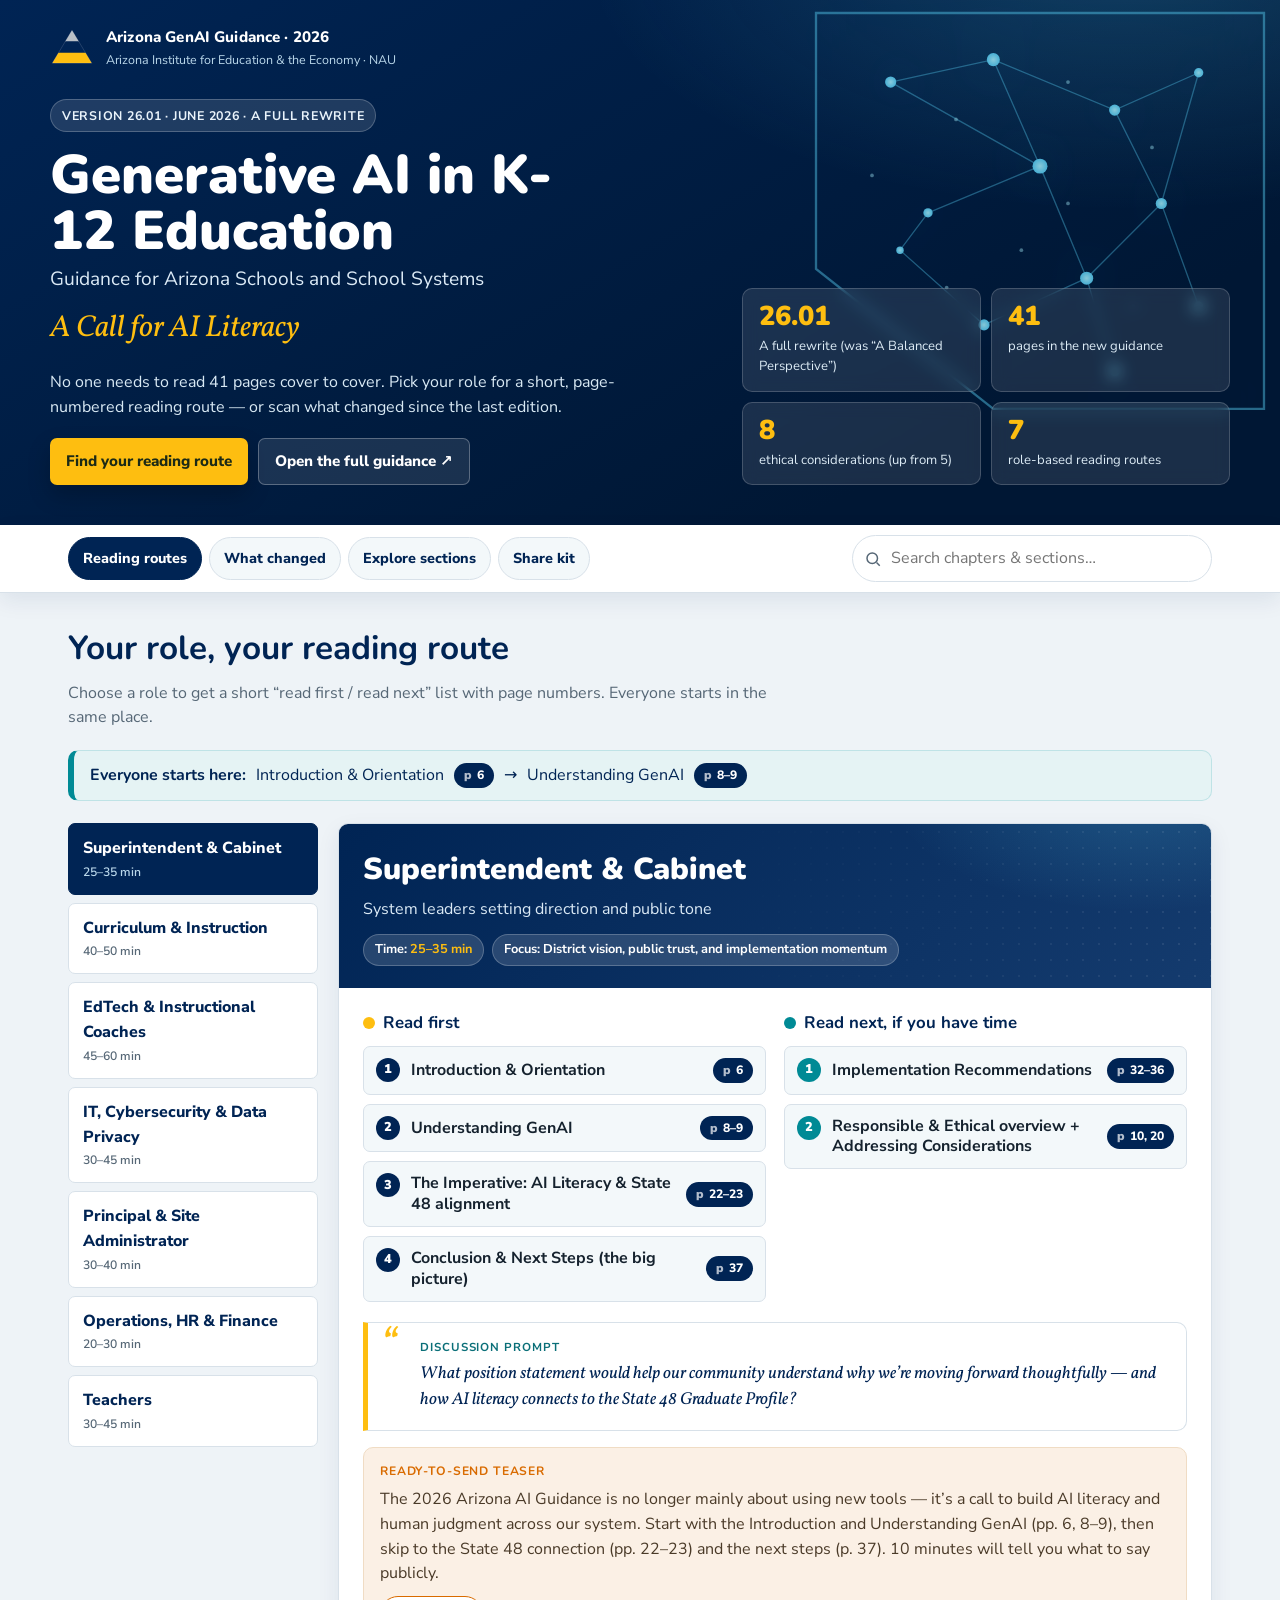
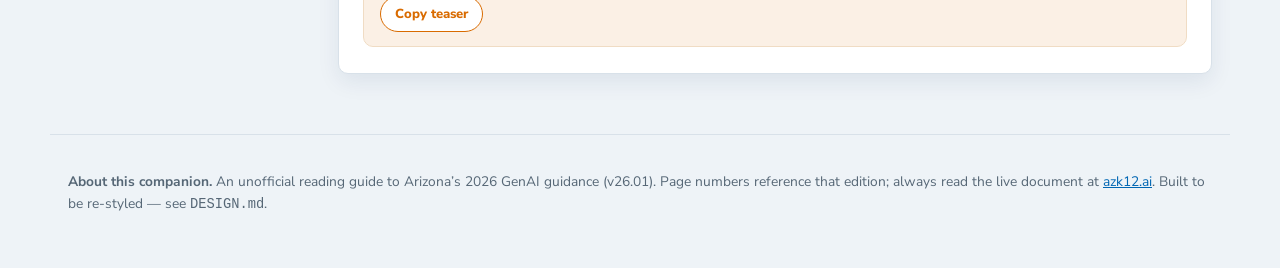
==== index.html @ 31308cf1 "Companion site + document for AZ GenAI Guidance v26.01" ====
<!doctype html>
<html lang="en">
<head>
  <meta charset="utf-8">
  <meta name="viewport" content="width=device-width, initial-scale=1">
  <title>AZ GenAI Guidance 2026 — What Changed & Your Reading Route</title>
  <meta name="description" content="A 5-minute companion to Arizona's 2026 GenAI K-12 guidance: pick your role for a short, page-numbered reading route, or see what changed.">
  <link rel="preconnect" href="https://fonts.googleapis.com">
  <link rel="preconnect" href="https://fonts.gstatic.com" crossorigin>
  <link href="https://fonts.googleapis.com/css2?family=Nunito:ital,wght@0,400;0,700;0,800;0,900;1,700&family=Nunito+Sans:ital,wght@0,400;0,600;0,700;1,400&family=Vollkorn:ital,wght@0,500;0,600;1,400;1,500;1,600&display=swap" rel="stylesheet">
  <link rel="stylesheet" href="styles.css">
</head>
<body>
  <!-- ===================== HERO ===================== -->
  <header class="hero">
    <img class="hero__bg" src="assets/arizona-constellation.svg" alt="">
    <div class="hero__inner">
      <div class="brand">
        <img src="assets/aiee-logo.svg" alt="Arizona Institute for Education & the Economy">
        <div>
          <b>Arizona GenAI Guidance · 2026</b>
          <span>Arizona Institute for Education &amp; the Economy · NAU</span>
        </div>
      </div>

      <div class="hero__lead">
        <div>
          <span class="kicker">Version 26.01 · June 2026 · a full rewrite</span>
          <h1>Generative AI in K-12 Education</h1>
          <p class="subtitle">Guidance for Arizona Schools and School Systems</p>
          <p class="tagline">A Call for AI Literacy</p>
          <p class="lede">No one needs to read 41 pages cover to cover. Pick your role for a short,
            page-numbered reading route — or scan what changed since the last edition.</p>
          <div class="hero-actions">
            <button class="btn btn--gold" data-go="routes">Find your reading route</button>
            <a class="btn btn--ghost" id="open-guidance" href="#" target="_blank" rel="noopener">Open the full guidance ↗</a>
          </div>
        </div>
        <div class="stats" id="stats" aria-label="At a glance"></div>
      </div>
    </div>
  </header>

  <!-- ===================== NAV ===================== -->
  <nav class="nav" aria-label="Sections">
    <div class="nav__inner">
      <div class="tabs" role="tablist" aria-label="Companion modes">
        <button class="tab" role="tab" id="tab-routes"  aria-controls="routes"  data-tab="routes"  aria-selected="true">Reading routes</button>
        <button class="tab" role="tab" id="tab-changes" aria-controls="changes" data-tab="changes" aria-selected="false">What changed</button>
        <button class="tab" role="tab" id="tab-explore" aria-controls="explore" data-tab="explore" aria-selected="false">Explore sections</button>
        <button class="tab" role="tab" id="tab-share"   aria-controls="share"   data-tab="share"   aria-selected="false">Share kit</button>
      </div>
      <div class="search">
        <svg width="18" height="18" viewBox="0 0 24 24" fill="none" stroke="currentColor" stroke-width="2" aria-hidden="true"><circle cx="11" cy="11" r="7"/><path d="m21 21-4.3-4.3"/></svg>
        <input id="search" type="search" placeholder="Search chapters &amp; sections…" aria-label="Search chapters and sections">
      </div>
    </div>
  </nav>

  <main>
    <!-- READING ROUTES -->
    <section class="panel is-active" id="routes" role="tabpanel" aria-labelledby="tab-routes">
      <div class="panel-head">
        <h2>Your role, your reading route</h2>
        <p>Choose a role to get a short “read first / read next” list with page numbers. Everyone starts in the same place.</p>
      </div>
      <div class="starthere" id="starthere"></div>
      <div class="routes">
        <div class="rolemenu" id="rolemenu" role="tablist" aria-label="Roles"></div>
        <div class="roledetail" id="roledetail" aria-live="polite"></div>
      </div>
    </section>

    <!-- WHAT CHANGED -->
    <section class="panel" id="changes" role="tabpanel" aria-labelledby="tab-changes" hidden>
      <div class="panel-head">
        <h2>What changed in 2026</h2>
        <p>The big shifts from “A Balanced Perspective” to “A Call for AI Literacy.” Filter by theme.</p>
      </div>
      <div class="filterbar" id="changefilters"></div>
      <div class="change-grid" id="changegrid"></div>
    </section>

    <!-- EXPLORE SECTIONS -->
    <section class="panel" id="explore" role="tabpanel" aria-labelledby="tab-explore" hidden>
      <div class="panel-head">
        <h2>Explore every section</h2>
        <p>The full v26.01 structure with verified page numbers. New or expanded sections are flagged.</p>
      </div>
      <div id="explorelist"></div>
    </section>

    <!-- SHARE KIT -->
    <section class="panel" id="share" role="tabpanel" aria-labelledby="tab-share" hidden>
      <div class="panel-head">
        <h2>Share it with your team</h2>
        <p>A general announcement plus a ready-to-send teaser for each role. Copy, paste, send.</p>
      </div>
      <div class="announce" id="announce"></div>
      <div class="share-grid" id="sharegrid"></div>
    </section>
  </main>

  <footer class="foot">
    <p><b>About this companion.</b> An unofficial reading guide to Arizona’s 2026 GenAI guidance
      (v26.01). Page numbers reference that edition; always read the live document at
      <a id="foot-link" href="#" target="_blank" rel="noopener">azk12.ai</a>. Built to be re-styled —
      see <code>DESIGN.md</code>.</p>
  </footer>

  <script src="data.js"></script>
  <script src="app.js"></script>
</body>
</html>
---- styles.css ----
/* =============================================================================
   AZ GenAI Guidance Companion — design system
   Tokens, type, and components are drawn directly from the v26.01 guidance PDF.
   Exact brand values are in :root so a designer can re-skin in one place.
   See DESIGN.md for the full handoff notes.
   ============================================================================= */
:root {
  /* --- v26.01 brand colors (sampled from the PDF) --- */
  --navy:      #002454;
  --navy-deep: #001734;
  --navy-soft: #143b6e;
  --teal:      #008a95;
  --teal-deep: #0a6f78;
  --teal-bg:   #e5f3f4;   /* student-voice callout background */
  --gold:      #febe10;
  --gold-soft: #fff3cf;
  --orange:    #d96b00;
  --blue:      #0066b3;
  --green:     #007a33;
  --cream:     #fbf0e5;   /* warm callout background */

  /* --- neutrals --- */
  --ink:        #15222e;
  --muted:      #566776;
  --line:       #d8e1e9;
  --gray:       #d1d3d4;
  --surface:    #ffffff;
  --surface-soft:#f3f8fa;
  --page-bg:    #eef3f7;

  /* --- type --- */
  --font-sans: "Nunito Sans", "Nunito", system-ui, -apple-system, "Segoe UI", sans-serif;
  --font-display: "Nunito", system-ui, -apple-system, "Segoe UI", sans-serif;
  --font-serif: "Vollkorn", Georgia, "Times New Roman", serif;

  --radius: 10px;
  --radius-sm: 7px;
  --max: 1180px;
  --shadow: 0 16px 40px rgba(0, 36, 84, 0.16);
  --shadow-soft: 0 8px 22px rgba(0, 36, 84, 0.08);
}

* { box-sizing: border-box; }
html { scroll-behavior: smooth; }
body {
  margin: 0;
  font-family: var(--font-sans);
  color: var(--ink);
  background: var(--page-bg);
  line-height: 1.55;
  -webkit-font-smoothing: antialiased;
}
h1, h2, h3, h4 { font-family: var(--font-display); }
a { color: var(--blue); }
button, input, select, textarea { font: inherit; }
button { cursor: pointer; }
:focus-visible { outline: 3px solid var(--gold); outline-offset: 2px; border-radius: 4px; }
img, svg { max-width: 100%; }

/* ---------- HERO ---------- */
.hero {
  position: relative;
  overflow: hidden;
  color: #fff;
  background:
    radial-gradient(900px 420px at 88% -8%, rgba(84,199,236,0.20), transparent 60%),
    linear-gradient(150deg, var(--navy) 0%, var(--navy-deep) 78%);
  padding: 26px 18px 40px;
}
.hero__bg {
  position: absolute; top: -30px; right: -40px; width: min(560px, 60%);
  opacity: 0.85; pointer-events: none; filter: drop-shadow(0 0 24px rgba(84,199,236,0.25));
}
.hero__inner { position: relative; z-index: 1; max-width: var(--max); margin: 0 auto; }
.brand { display: flex; align-items: center; gap: 12px; margin-bottom: 30px; }
.brand img { width: 44px; height: auto; }
.brand b { display: block; font-family: var(--font-display); font-weight: 800; font-size: 0.95rem; letter-spacing: .01em; }
.brand span { display: block; color: #b9d7ea; font-size: 0.78rem; }
.hero h1 {
  font-weight: 900; line-height: 1.02; margin: 0 0 6px;
  font-size: clamp(1.9rem, 4.4vw, 3.4rem); max-width: 16ch;
}
.hero .subtitle { color: #dbeaf6; font-size: clamp(1rem, 1.6vw, 1.2rem); margin: 0 0 10px; max-width: 48ch; }
.hero .tagline {
  font-family: var(--font-serif); font-style: italic; color: var(--gold);
  font-size: clamp(1.3rem, 2.4vw, 1.9rem); margin: 0 0 18px;
}
.hero .kicker {
  display: inline-block; background: rgba(255,255,255,.12); border: 1px solid rgba(255,255,255,.22);
  color: #eaf4fb; font-weight: 700; font-size: .78rem; letter-spacing: .06em; text-transform: uppercase;
  padding: 6px 11px; border-radius: 999px; margin-bottom: 16px;
}
.hero__lead { display: grid; grid-template-columns: minmax(0,1.15fr) minmax(280px,.85fr); gap: 32px; align-items: end; }
.hero p.lede { color: #d8e9f4; max-width: 60ch; margin: 0 0 18px; }
.hero-actions { display: flex; flex-wrap: wrap; gap: 10px; }
.btn {
  border: 0; border-radius: var(--radius-sm); min-height: 44px; padding: 11px 16px;
  display: inline-flex; align-items: center; gap: 8px; font-weight: 800; font-size: .95rem; text-decoration: none;
}
.btn--gold { background: var(--gold); color: #1c2a16; box-shadow: 0 10px 22px rgba(0,0,0,.22); }
.btn--ghost { background: rgba(255,255,255,.10); color: #fff; border: 1px solid rgba(255,255,255,.28); }
.btn:hover { transform: translateY(-1px); }

.stats { display: grid; grid-template-columns: 1fr 1fr; gap: 10px; }
.stat { background: rgba(255,255,255,.10); border: 1px solid rgba(255,255,255,.18); border-radius: var(--radius); padding: 14px 16px; backdrop-filter: blur(8px); }
.stat b { display: block; font-family: var(--font-display); font-weight: 900; font-size: 1.7rem; color: var(--gold); line-height: 1; }
.stat span { display: block; color: #dcebf5; font-size: .82rem; margin-top: 6px; }

/* ---------- NAV ---------- */
.nav { position: sticky; top: 0; z-index: 20; background: #fff; border-bottom: 1px solid var(--line); box-shadow: var(--shadow-soft); }
.nav__inner { max-width: var(--max); margin: 0 auto; padding: 10px 18px; display: grid; grid-template-columns: 1fr minmax(220px, 360px); gap: 14px; align-items: center; }
.tabs { display: flex; gap: 7px; flex-wrap: wrap; }
.tab {
  border: 1px solid var(--line); background: var(--surface-soft); color: var(--navy);
  border-radius: 999px; padding: 9px 14px; font-weight: 800; font-size: .9rem;
}
.tab[aria-selected="true"] { background: var(--navy); color: #fff; border-color: var(--navy); }
.tab:hover { border-color: var(--teal); }
.search { position: relative; }
.search svg { position: absolute; left: 12px; top: 50%; transform: translateY(-50%); color: var(--muted); }
.search input { width: 100%; min-height: 44px; border: 1px solid var(--line); border-radius: 999px; padding: 10px 14px 10px 38px; background: #fff; color: var(--ink); }

/* ---------- LAYOUT ---------- */
main { max-width: var(--max); margin: 0 auto; padding: 26px 18px 60px; }
.panel { display: none; animation: fade .25s ease; }
.panel.is-active { display: block; }
@keyframes fade { from { opacity: 0; transform: translateY(4px);} to { opacity: 1; transform: none; } }
.panel-head { margin: 4px 0 20px; }
.panel-head h2 { color: var(--navy); margin: 0 0 6px; font-size: clamp(1.5rem, 2.6vw, 2.1rem); }
.panel-head p { color: var(--muted); margin: 0; max-width: 70ch; }

/* shared "start here" strip */
.starthere {
  display: flex; flex-wrap: wrap; align-items: center; gap: 10px;
  background: var(--teal-bg); border: 1px solid #bfe3e6; border-left: 6px solid var(--teal);
  border-radius: var(--radius); padding: 12px 16px; margin: 0 0 22px; color: var(--navy);
}
.starthere b { font-family: var(--font-display); }

/* ---------- PAGE PILL / BADGES ---------- */
.pagepill {
  display: inline-flex; align-items: center; gap: 5px; text-decoration: none;
  background: var(--navy); color: #fff; border-radius: 999px; padding: 3px 10px;
  font-weight: 800; font-size: .76rem; white-space: nowrap;
}
.pagepill:hover { background: var(--teal); }
.pagepill::before { content: "p"; font-weight: 900; opacity: .7; }
.badge { display: inline-block; border-radius: 999px; padding: 4px 9px; font-size: .72rem; font-weight: 800; letter-spacing: .03em; text-transform: uppercase; }
.badge--new { background: var(--gold-soft); color: var(--orange); }
.badge--tag { background: var(--teal-bg); color: var(--teal-deep); }

/* ---------- READING ROUTES ---------- */
.routes { display: grid; grid-template-columns: 250px minmax(0,1fr); gap: 20px; align-items: start; }
.rolemenu { display: grid; gap: 8px; position: sticky; top: 80px; }
.rolebtn { text-align: left; border: 1px solid var(--line); background: #fff; border-radius: var(--radius-sm); padding: 12px 14px; font-weight: 800; color: var(--navy); display: grid; gap: 2px; }
.rolebtn small { font-weight: 600; color: var(--muted); font-size: .76rem; }
.rolebtn[aria-pressed="true"] { background: var(--navy); color: #fff; border-color: var(--navy); }
.rolebtn[aria-pressed="true"] small { color: #b9d7ea; }
.rolebtn:hover { border-color: var(--teal); }

.roledetail { background: #fff; border: 1px solid var(--line); border-radius: var(--radius); overflow: hidden; box-shadow: var(--shadow-soft); }
.role-banner {
  position: relative; overflow: hidden; color: #fff; padding: 22px 24px;
  background: radial-gradient(420px 200px at 92% -20%, rgba(84,199,236,.22), transparent 60%), linear-gradient(135deg, var(--navy), var(--navy-soft));
}
.role-banner .dots { position: absolute; inset: 0; opacity: .5;
  background-image: radial-gradient(rgba(255,255,255,.18) 1.2px, transparent 1.3px); background-size: 16px 16px;
  -webkit-mask-image: linear-gradient(to left, #000, transparent 55%); mask-image: linear-gradient(to left, #000, transparent 55%); }
.role-banner h3 { position: relative; margin: 0 0 4px; font-size: clamp(1.4rem,2.4vw,1.9rem); font-weight: 900; }
.role-banner p { position: relative; margin: 0; color: #dbeaf6; }
.role-meta { position: relative; display: flex; flex-wrap: wrap; gap: 8px; margin-top: 12px; }
.chip { background: rgba(255,255,255,.14); border: 1px solid rgba(255,255,255,.22); border-radius: 999px; padding: 5px 11px; font-size: .8rem; font-weight: 700; }
.chip b { color: var(--gold); }

.role-body { padding: 22px 24px 26px; }
.route-cols { display: grid; grid-template-columns: 1fr 1fr; gap: 18px; }
.route-col h4 { color: var(--navy); margin: 0 0 10px; display: flex; align-items: center; gap: 8px; font-size: 1.05rem; }
.route-col h4 .dot { width: 12px; height: 12px; border-radius: 50%; flex: 0 0 auto; }
.route-col--first .dot { background: var(--gold); }
.route-col--next .dot { background: var(--teal); }
.route-list { list-style: none; margin: 0; padding: 0; display: grid; gap: 9px; counter-reset: step; }
.route-list li { display: flex; gap: 11px; align-items: flex-start; background: var(--surface-soft); border: 1px solid var(--line); border-radius: var(--radius-sm); padding: 11px 12px; }
.route-list li::before { counter-increment: step; content: counter(step); flex: 0 0 auto; width: 24px; height: 24px; border-radius: 50%; background: var(--navy); color: #fff; font-weight: 900; font-size: .8rem; display: grid; place-items: center; }
.route-col--next .route-list li::before { background: var(--teal); }
.route-list .rl-label { font-weight: 700; color: var(--ink); line-height: 1.3; }
.route-list .rl-row { display: flex; justify-content: space-between; gap: 10px; align-items: center; width: 100%; }

.prompt {
  margin: 20px 0 0; padding: 16px 18px 16px 52px; position: relative;
  background: #fff; border: 1px solid var(--line); border-left: 5px solid var(--gold); border-radius: 0 var(--radius) var(--radius) 0;
  font-family: var(--font-serif); font-style: italic; font-size: 1.08rem; color: var(--navy);
}
.prompt::before { content: "\201C"; position: absolute; left: 12px; top: 2px; font-family: var(--font-serif); font-size: 2.8rem; color: var(--gold); line-height: 1; }
.prompt b { display: block; font-family: var(--font-sans); font-style: normal; font-size: .72rem; letter-spacing: .08em; text-transform: uppercase; color: var(--teal-deep); margin-bottom: 4px; }
.teaser { margin-top: 16px; background: var(--cream); border: 1px solid #f0dcc4; border-radius: var(--radius); padding: 14px 16px; }
.teaser h4 { margin: 0 0 6px; color: var(--orange); font-size: .76rem; letter-spacing: .07em; text-transform: uppercase; }
.teaser p { margin: 0; color: #4a3a28; }
.copybtn { margin-top: 10px; border: 1px solid var(--orange); background: #fff; color: var(--orange); border-radius: 999px; padding: 7px 14px; font-weight: 800; font-size: .82rem; }
.copybtn:hover { background: var(--orange); color: #fff; }

/* ---------- WHAT CHANGED ---------- */
.filterbar { display: flex; flex-wrap: wrap; gap: 8px; margin: 0 0 18px; align-items: center; }
.fchip { border: 1px solid var(--line); background: #fff; color: var(--navy); border-radius: 999px; padding: 7px 13px; font-weight: 700; font-size: .85rem; }
.fchip[aria-pressed="true"] { background: var(--teal); color: #fff; border-color: var(--teal); }
.count { margin-left: auto; color: var(--muted); font-weight: 700; font-size: .85rem; }
.change-grid { display: grid; gap: 14px; }
.change {
  background: #fff; border: 1px solid var(--line); border-radius: var(--radius); padding: 18px 20px;
  display: grid; grid-template-columns: 150px minmax(0,1fr); gap: 20px; box-shadow: var(--shadow-soft);
}
.change__side { border-right: 1px solid var(--line); padding-right: 16px; }
.change__side .badge--tag { margin-bottom: 10px; }
.change__side .pagepill { background: var(--teal); }
.change h3 { margin: 0 0 8px; color: var(--navy); font-size: 1.12rem; }
.change p { margin: 0 0 10px; color: var(--ink); }
.change .why { margin: 0; color: var(--muted); font-size: .92rem; padding-top: 10px; border-top: 1px dashed var(--line); }
.change .why b { color: var(--teal-deep); }

/* ---------- EXPLORE SECTIONS ---------- */
.chapter { margin: 0 0 22px; }
.chapter > h3 {
  position: relative; overflow: hidden; color: #fff; margin: 0 0 12px; border-radius: var(--radius);
  padding: 13px 18px; font-size: 1.1rem; background: linear-gradient(135deg, var(--navy), var(--navy-soft));
}
.chapter > h3 .dots { position: absolute; inset: 0; opacity: .5; background-image: radial-gradient(rgba(255,255,255,.18) 1.2px, transparent 1.3px); background-size: 15px 15px; -webkit-mask-image: linear-gradient(to left,#000,transparent 60%); mask-image: linear-gradient(to left,#000,transparent 60%); }
.sec-grid { display: grid; grid-template-columns: repeat(2, minmax(0,1fr)); gap: 12px; }
.sec {
  background: #fff; border: 1px solid var(--line); border-radius: var(--radius-sm); padding: 14px 16px;
  display: grid; gap: 7px; box-shadow: var(--shadow-soft);
}
.sec.is-sub { border-left: 4px solid var(--teal); }
.sec__top { display: flex; justify-content: space-between; gap: 10px; align-items: flex-start; }
.sec h4 { margin: 0; color: var(--navy); font-size: 1rem; }
.sec p { margin: 0; color: var(--muted); font-size: .9rem; }
.sec .roles-line { font-size: .76rem; color: var(--teal-deep); font-weight: 700; }
.sec .badge--new { justify-self: start; }

/* consideration badge (gold numbered) for the 8 ethical considerations */
.cbadge { flex: 0 0 auto; width: 30px; height: 30px; border-radius: 8px; background: var(--gold); color: #3a2c00; font-family: var(--font-display); font-weight: 900; display: grid; place-items: center; font-size: .95rem; }

/* ---------- SHARE KIT ---------- */
.announce { background: linear-gradient(135deg, var(--teal-bg), #fff); border: 1px solid #bfe3e6; border-radius: var(--radius); padding: 18px 20px; margin: 0 0 18px; }
.announce h3 { margin: 0 0 8px; color: var(--navy); }
.announce p { margin: 0 0 12px; color: var(--ink); }
.share-grid { display: grid; grid-template-columns: repeat(2, minmax(0,1fr)); gap: 14px; }
.sharecard { background: #fff; border: 1px solid var(--line); border-radius: var(--radius); padding: 16px 18px; box-shadow: var(--shadow-soft); display: grid; gap: 8px; }
.sharecard h4 { margin: 0; color: var(--navy); }
.sharecard .audience { color: var(--muted); font-size: .85rem; }
.sharecard p { margin: 0; color: var(--ink); font-size: .92rem; }

/* ---------- PULL QUOTE / STUDENT VOICE (shared design accents) ---------- */
.pullquote { font-family: var(--font-serif); font-style: italic; color: var(--navy); font-size: 1.15rem; border-left: 5px solid var(--gold); padding: 6px 0 6px 18px; margin: 18px 0; }
.pullquote cite { display: block; font-family: var(--font-sans); font-style: normal; font-size: .8rem; color: var(--muted); margin-top: 6px; }

/* ---------- FOOTER ---------- */
.foot { max-width: var(--max); margin: 0 auto; padding: 22px 18px 40px; color: var(--muted); font-size: .86rem; border-top: 1px solid var(--line); }
.foot a { color: var(--blue); }
.empty { text-align: center; color: var(--muted); padding: 30px; background: #fff; border: 1px dashed var(--line); border-radius: var(--radius); }
.hidden { display: none !important; }

/* ---------- RESPONSIVE ---------- */
@media (max-width: 920px) {
  .hero__lead { grid-template-columns: 1fr; }
  .nav__inner { grid-template-columns: 1fr; }
  .routes { grid-template-columns: 1fr; }
  .rolemenu { position: static; grid-template-columns: repeat(2, 1fr); }
  .route-cols, .share-grid, .sec-grid { grid-template-columns: 1fr; }
  .change { grid-template-columns: 1fr; }
  .change__side { border-right: 0; border-bottom: 1px solid var(--line); padding-right: 0; padding-bottom: 12px; display: flex; gap: 12px; align-items: center; }
  .change__side .badge--tag { margin-bottom: 0; }
}
@media (max-width: 560px) {
  .stats { grid-template-columns: 1fr; }
  .rolemenu { grid-template-columns: 1fr; }
  .tabs { width: 100%; }
  .tab { flex: 1 1 auto; justify-content: center; }
}

/* embed mode: no sticky chrome inside an iframe */
body.embed .nav { position: static; box-shadow: none; }
body.embed .rolemenu { position: static; }

@media (prefers-reduced-motion: reduce) {
  * { animation: none !important; transition: none !important; scroll-behavior: auto !important; }
}

/* ---------- PRINT (base; doc.html adds more) ---------- */
@media print {
  body { background: #fff; }
  .nav, .hero-actions, .copybtn { display: none !important; }
  .change, .sec, .sharecard, .roledetail { box-shadow: none; break-inside: avoid; }
}
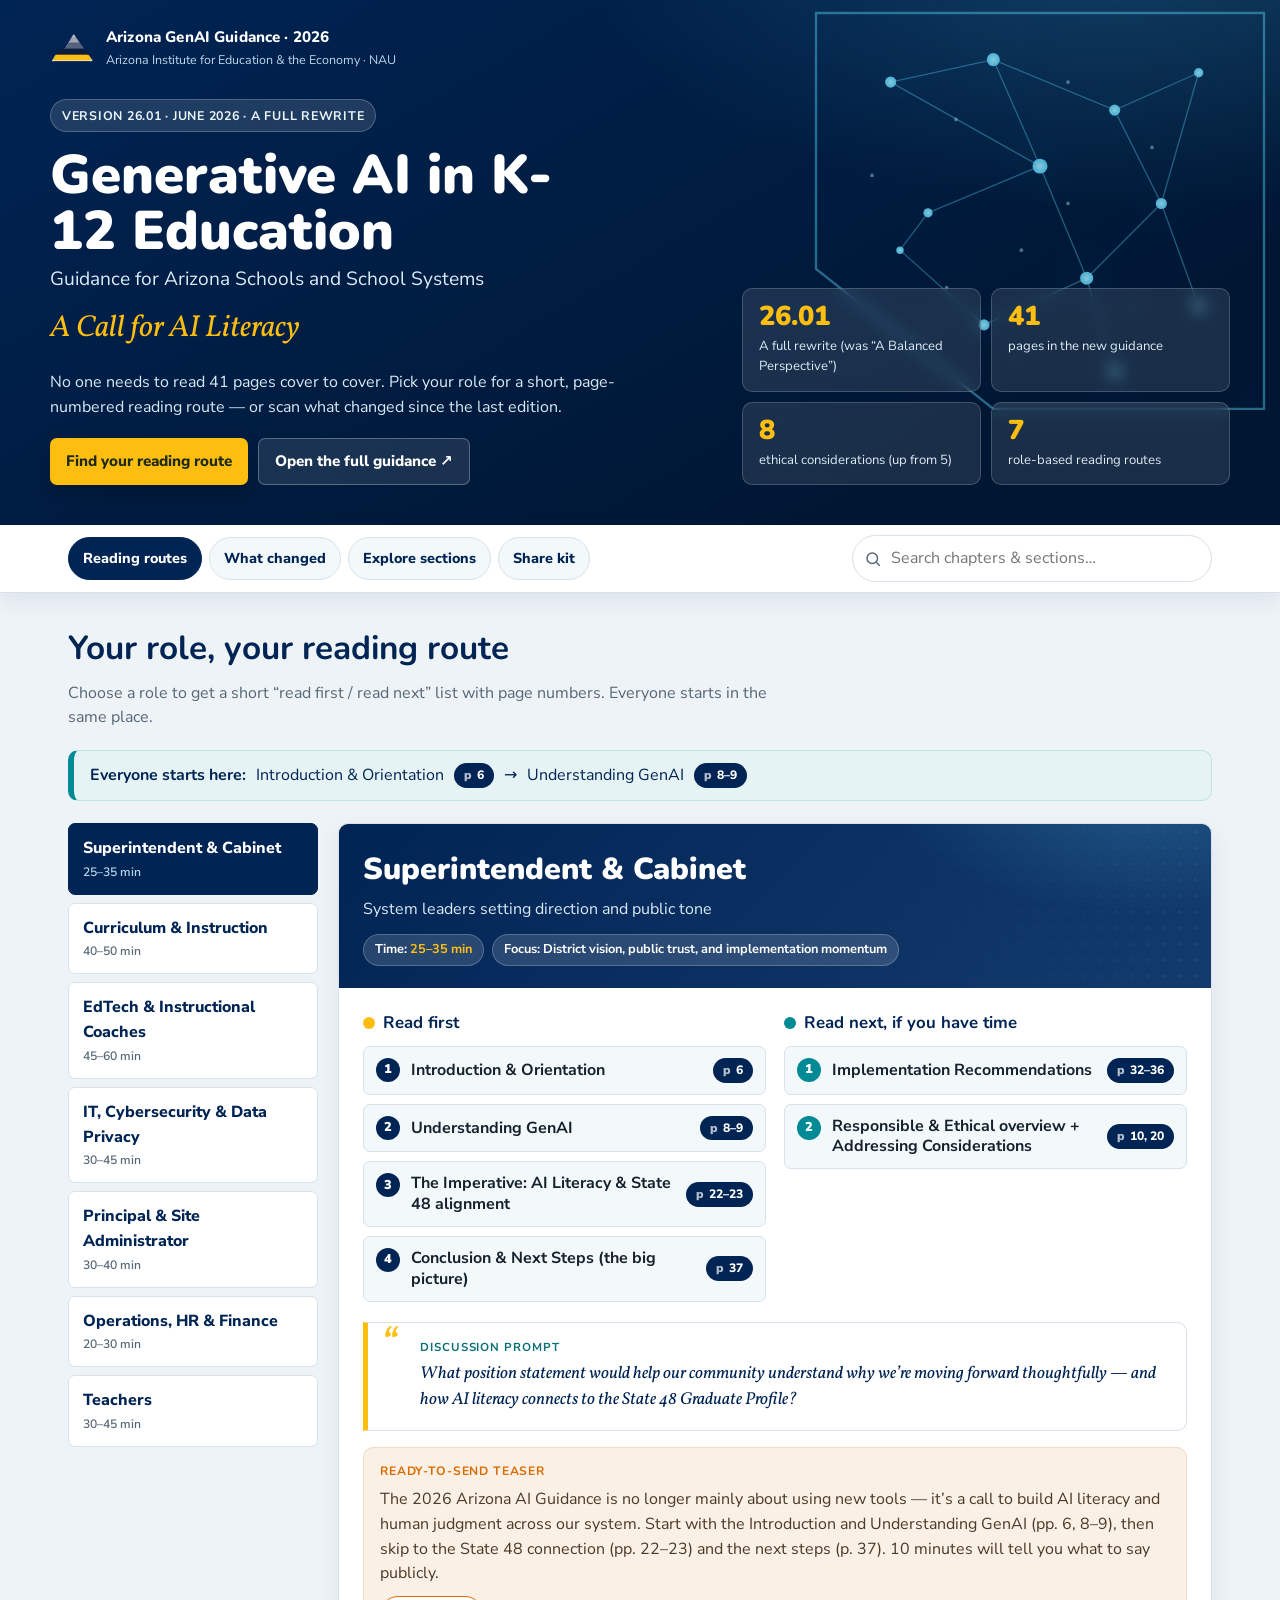
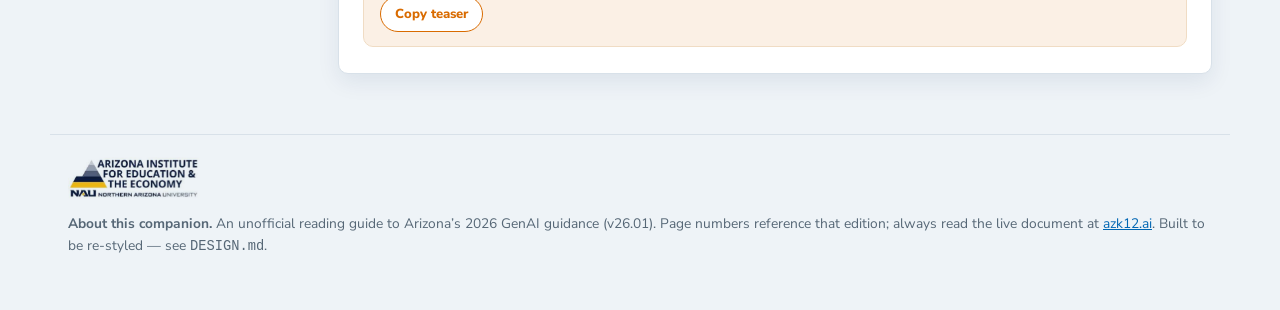
==== commit 28aec822: "Update companion site" ====
--- a/index.html
+++ b/index.html
@@ -16,7 +16,7 @@
     <img class="hero__bg" src="assets/arizona-constellation.svg" alt="">
     <div class="hero__inner">
       <div class="brand">
-        <img src="assets/aiee-logo.svg" alt="Arizona Institute for Education & the Economy">
+        <img src="assets/aiee-mark.png" alt="Arizona Institute for Education and the Economy">
         <div>
           <b>Arizona GenAI Guidance · 2026</b>
           <span>Arizona Institute for Education &amp; the Economy · NAU</span>
@@ -102,6 +102,7 @@
   </main>
 
   <footer class="foot">
+    <img class="foot-logo" src="assets/aiee-logo-full.png" alt="Arizona Institute for Education and the Economy — Northern Arizona University">
     <p><b>About this companion.</b> An unofficial reading guide to Arizona’s 2026 GenAI guidance
       (v26.01). Page numbers reference that edition; always read the live document at
       <a id="foot-link" href="#" target="_blank" rel="noopener">azk12.ai</a>. Built to be re-styled —
--- a/styles.css
+++ b/styles.css
@@ -255,6 +255,8 @@
 /* ---------- FOOTER ---------- */
 .foot { max-width: var(--max); margin: 0 auto; padding: 22px 18px 40px; color: var(--muted); font-size: .86rem; border-top: 1px solid var(--line); }
 .foot a { color: var(--blue); }
+/* official AIEE lockup (white-bg JPEG) — multiply drops the white box on light footers */
+.foot-logo { height: 42px; width: auto; max-width: 260px; display: block; margin: 0 0 12px; mix-blend-mode: multiply; }
 .empty { text-align: center; color: var(--muted); padding: 30px; background: #fff; border: 1px dashed var(--line); border-radius: var(--radius); }
 .hidden { display: none !important; }
 
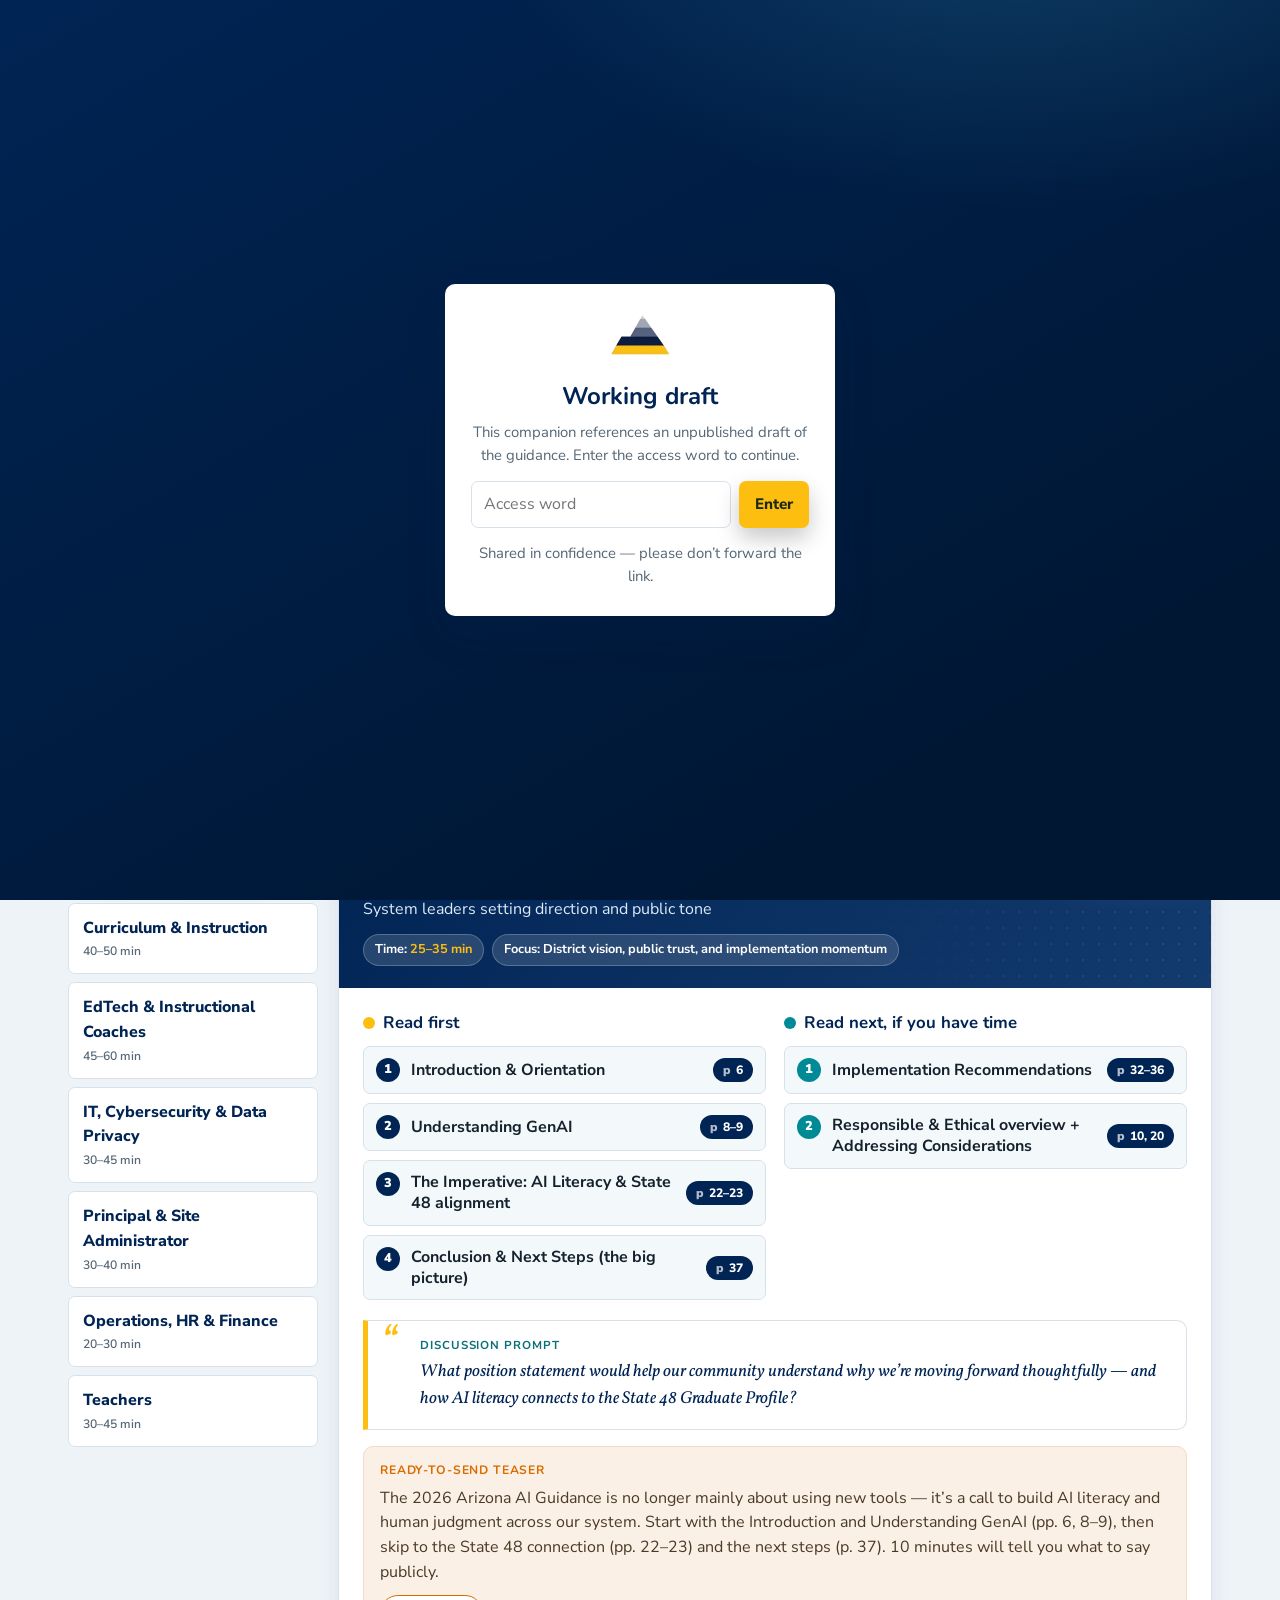
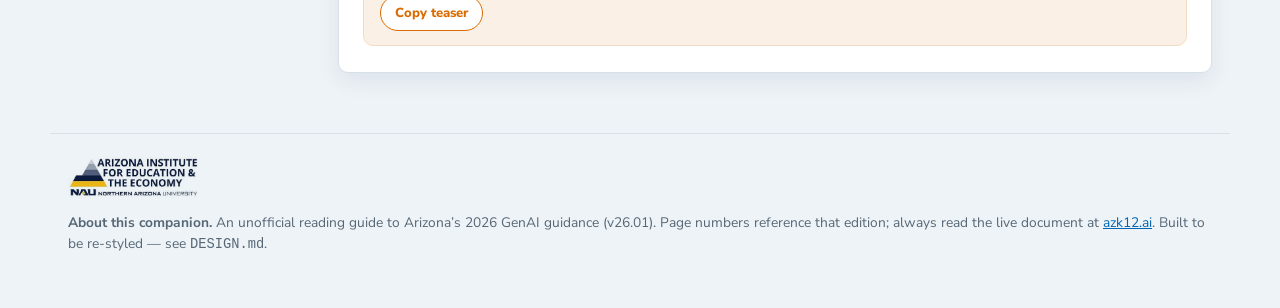
==== commit 74e60dd4: "Update companion site" ====
--- a/index.html
+++ b/index.html
@@ -9,8 +9,24 @@
   <link rel="preconnect" href="https://fonts.gstatic.com" crossorigin>
   <link href="https://fonts.googleapis.com/css2?family=Nunito:ital,wght@0,400;0,700;0,800;0,900;1,700&family=Nunito+Sans:ital,wght@0,400;0,600;0,700;1,400&family=Vollkorn:ital,wght@0,500;0,600;1,400;1,500;1,600&display=swap" rel="stylesheet">
   <link rel="stylesheet" href="styles.css">
+  <script>try{if(sessionStorage.getItem('az_unlocked_v1')==='1'){document.documentElement.classList.add('unlocked');}}catch(e){}</script>
 </head>
 <body>
+  <!-- ===================== ACCESS GATE ===================== -->
+  <div class="gate" id="gate">
+    <div class="gate-card">
+      <img src="assets/aiee-mark.png" alt="">
+      <h2>Working draft</h2>
+      <p>This companion references an unpublished draft of the guidance. Enter the access word to continue.</p>
+      <form id="gate-form" autocomplete="off">
+        <input id="gate-pw" type="password" autocomplete="off" placeholder="Access word" aria-label="Access word">
+        <button class="btn btn--gold" type="submit">Enter</button>
+      </form>
+      <p class="gate-err" id="gate-err" hidden>That word didn’t work — try again.</p>
+      <p class="gate-note">Shared in confidence — please don’t forward the link.</p>
+    </div>
+  </div>
+
   <!-- ===================== HERO ===================== -->
   <header class="hero">
     <img class="hero__bg" src="assets/arizona-constellation.svg" alt="">
@@ -33,7 +49,7 @@
             page-numbered reading route — or scan what changed since the last edition.</p>
           <div class="hero-actions">
             <button class="btn btn--gold" data-go="routes">Find your reading route</button>
-            <a class="btn btn--ghost" id="open-guidance" href="#" target="_blank" rel="noopener">Open the full guidance ↗</a>
+            <button class="btn btn--ghost" data-go="read">Read the guidance</button>
           </div>
         </div>
         <div class="stats" id="stats" aria-label="At a glance"></div>
@@ -46,6 +62,7 @@
     <div class="nav__inner">
       <div class="tabs" role="tablist" aria-label="Companion modes">
         <button class="tab" role="tab" id="tab-routes"  aria-controls="routes"  data-tab="routes"  aria-selected="true">Reading routes</button>
+        <button class="tab" role="tab" id="tab-read"    aria-controls="read"    data-tab="read"    aria-selected="false">Read the guidance</button>
         <button class="tab" role="tab" id="tab-changes" aria-controls="changes" data-tab="changes" aria-selected="false">What changed</button>
         <button class="tab" role="tab" id="tab-explore" aria-controls="explore" data-tab="explore" aria-selected="false">Explore sections</button>
         <button class="tab" role="tab" id="tab-share"   aria-controls="share"   data-tab="share"   aria-selected="false">Share kit</button>
@@ -69,6 +86,22 @@
         <div class="rolemenu" id="rolemenu" role="tablist" aria-label="Roles"></div>
         <div class="roledetail" id="roledetail" aria-live="polite"></div>
       </div>
+    </section>
+
+    <!-- READ THE GUIDANCE -->
+    <section class="panel" id="read" role="tabpanel" aria-labelledby="tab-read" hidden>
+      <div class="panel-head">
+        <h2>Read the guidance</h2>
+        <p>Your role’s recommended pages are open; the rest are collapsed — tap any “Show pages” strip to expand them. Page links across this site jump you straight here.</p>
+      </div>
+      <div class="reader-toolbar">
+        <label class="reader-rolepick">Reading as
+          <select id="reader-role" aria-label="Role for recommended pages"></select>
+        </label>
+        <button type="button" id="reader-expand" class="mini-btn">Expand all pages</button>
+        <span id="reader-status" class="reader-status" aria-live="polite"></span>
+      </div>
+      <div id="reader-pages" class="reader-pages"></div>
     </section>
 
     <!-- WHAT CHANGED -->
@@ -111,5 +144,6 @@
 
   <script src="data.js"></script>
   <script src="app.js"></script>
+  <script src="reader.js"></script>
 </body>
 </html>
--- a/styles.css
+++ b/styles.css
@@ -142,6 +142,7 @@
   display: inline-flex; align-items: center; gap: 5px; text-decoration: none;
   background: var(--navy); color: #fff; border-radius: 999px; padding: 3px 10px;
   font-weight: 800; font-size: .76rem; white-space: nowrap;
+  border: 0; cursor: pointer; font-family: inherit; line-height: 1.5;
 }
 .pagepill:hover { background: var(--teal); }
 .pagepill::before { content: "p"; font-weight: 900; opacity: .7; }
@@ -291,4 +292,41 @@
   body { background: #fff; }
   .nav, .hero-actions, .copybtn { display: none !important; }
   .change, .sec, .sharecard, .roledetail { box-shadow: none; break-inside: avoid; }
-}
+  .gate { display: none !important; }
+}
+
+/* ---------- ACCESS GATE ---------- */
+.gate { position: fixed; inset: 0; z-index: 2000; display: flex; align-items: center; justify-content: center; padding: 20px;
+  background: radial-gradient(900px 500px at 80% -10%, rgba(84,199,236,.18), transparent 60%), linear-gradient(150deg, var(--navy), var(--navy-deep) 80%); }
+html.unlocked .gate, body.unlocked .gate, .gate[hidden] { display: none !important; }
+.gate-card { background: #fff; border-radius: var(--radius); padding: 28px 26px; width: 100%; max-width: 390px; text-align: center; box-shadow: var(--shadow); }
+.gate-card img { height: 46px; width: auto; margin-bottom: 12px; }
+.gate-card h2 { margin: 0 0 6px; color: var(--navy); }
+.gate-card p { margin: 0 0 14px; color: var(--muted); font-size: .93rem; }
+#gate-form { display: flex; gap: 8px; }
+#gate-pw { flex: 1; min-height: 44px; border: 1px solid var(--line); border-radius: var(--radius-sm); padding: 10px 12px; }
+.gate-err { color: #bd3a3a; font-weight: 700; margin-top: 12px !important; }
+.gate-note { font-size: .78rem; color: var(--muted); margin: 14px 0 0 !important; }
+
+/* ---------- READER ---------- */
+.reader-toolbar { display: flex; flex-wrap: wrap; gap: 12px; align-items: center; margin: 0 0 16px; }
+.reader-rolepick { font-weight: 800; color: var(--navy); display: flex; gap: 8px; align-items: center; }
+.reader-rolepick select { min-height: 40px; border: 1px solid var(--line); border-radius: var(--radius-sm); padding: 8px 10px; background: #fff; color: var(--ink); font-weight: 600; }
+.mini-btn { border: 1px solid var(--line); background: #fff; color: var(--navy); border-radius: 999px; padding: 8px 14px; font-weight: 800; font-size: .85rem; }
+.mini-btn:hover { border-color: var(--teal); }
+.reader-status { color: var(--muted); font-size: .9rem; }
+.reader-pages { display: grid; gap: 14px; max-width: 900px; margin: 0 auto; }
+.rec-head { display: flex; align-items: center; gap: 8px; color: var(--navy); font-family: var(--font-display); font-weight: 800; background: var(--teal-bg); border: 1px solid #bfe3e6; border-left: 6px solid var(--teal); border-radius: var(--radius-sm); padding: 9px 14px; }
+.rec-head .rec-dot { width: 10px; height: 10px; border-radius: 50%; background: var(--gold); flex: 0 0 auto; }
+.reader-page { background: #fff; border: 1px solid var(--line); border-radius: 6px; overflow: hidden; box-shadow: var(--shadow-soft); position: relative; }
+.reader-page img { display: block; width: 100%; height: auto; }
+.reader-skeleton { display: grid; place-items: center; min-height: 220px; color: var(--muted); font-weight: 700;
+  background: repeating-linear-gradient(45deg,#f3f8fa,#f3f8fa 12px,#eef4f8 12px,#eef4f8 24px); }
+.reader-pagenum { position: absolute; right: 8px; bottom: 8px; background: rgba(0,36,84,.82); color: #fff; font-size: .72rem; font-weight: 800; padding: 2px 8px; border-radius: 999px; }
+.reveal-btn { width: 100%; text-align: left; display: flex; align-items: center; gap: 10px; background: var(--surface-soft); border: 1px dashed var(--line); border-radius: var(--radius-sm); padding: 11px 14px; color: var(--navy); font-weight: 800; }
+.reveal-btn small { color: var(--muted); font-weight: 600; margin-left: auto; }
+.reveal-btn:hover { border-color: var(--teal); color: var(--teal-deep); }
+.reveal-chev { transition: transform .15s ease; display: inline-block; }
+.reader-collapsed[data-open="1"] .reveal-chev { transform: rotate(90deg); }
+.reveal-target { display: grid; gap: 14px; margin-top: 14px; }
+.reveal-target[hidden] { display: none; }
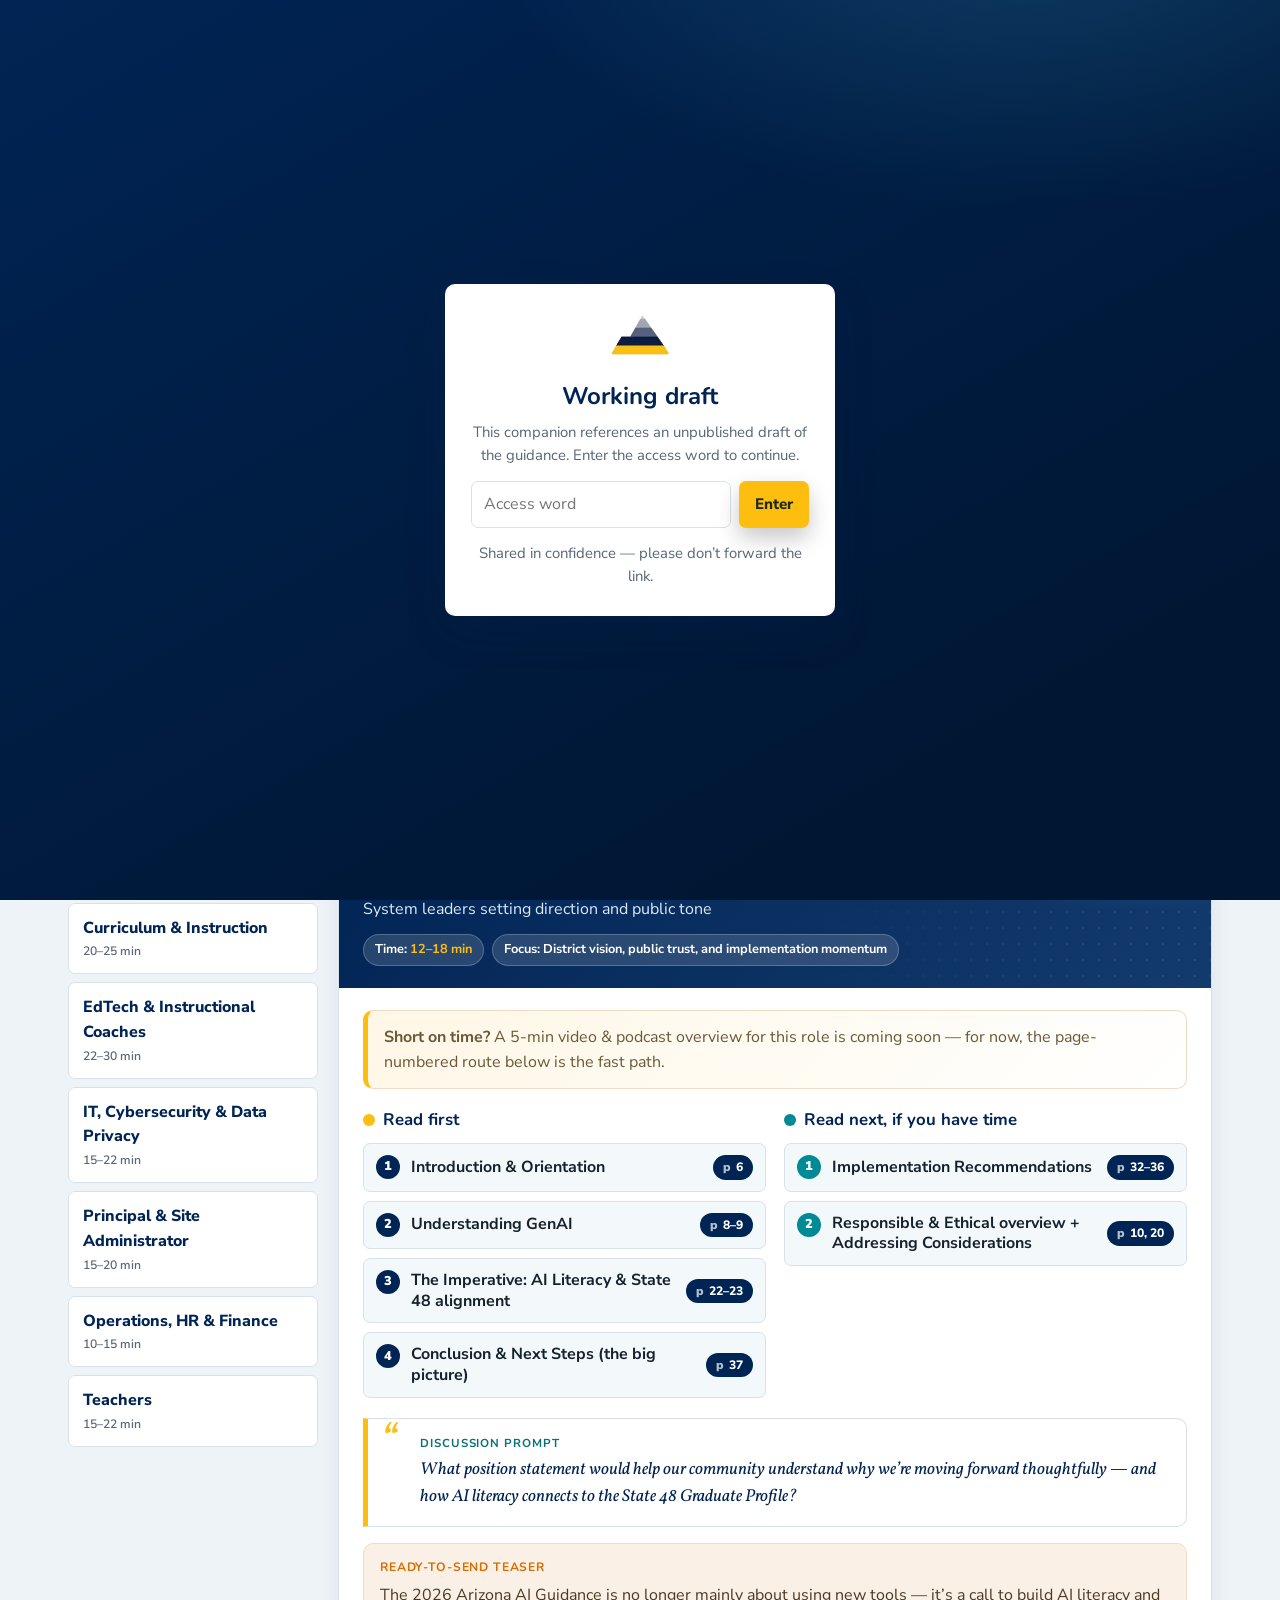
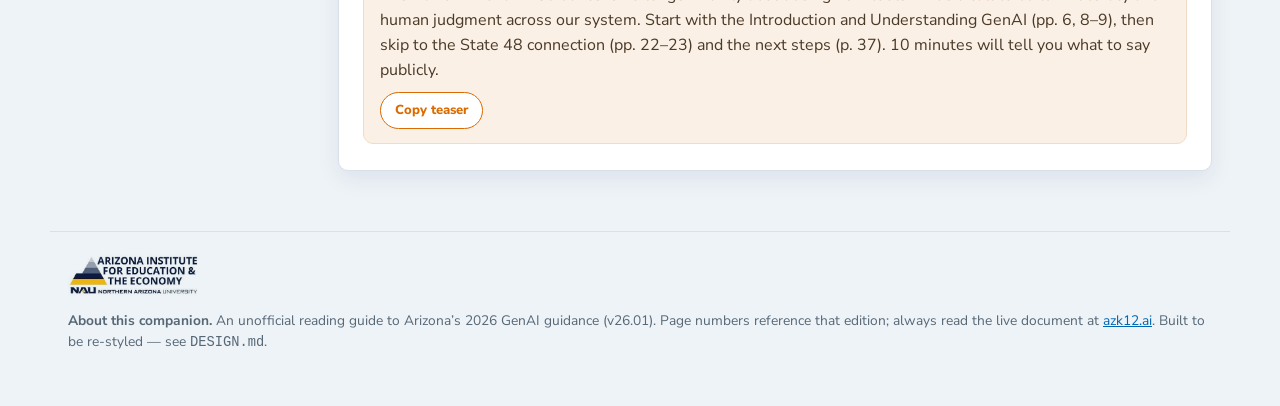
==== commit 4716b4b8: "Update companion site" ====
--- a/index.html
+++ b/index.html
@@ -143,6 +143,7 @@
   </footer>
 
   <script src="data.js"></script>
+  <script src="analytics.js"></script>
   <script src="app.js"></script>
   <script src="reader.js"></script>
 </body>
--- a/styles.css
+++ b/styles.css
@@ -198,6 +198,16 @@
 .teaser p { margin: 0; color: #4a3a28; }
 .copybtn { margin-top: 10px; border: 1px solid var(--orange); background: #fff; color: var(--orange); border-radius: 999px; padding: 7px 14px; font-weight: 800; font-size: .82rem; }
 .copybtn:hover { background: var(--orange); color: #fff; }
+
+/* "Short on time? Watch / Listen" */
+.media-block { margin: 0 0 18px; background: linear-gradient(135deg, #fff7e6, #ffffff); border: 1px solid #f0dcc4; border-left: 5px solid var(--gold); border-radius: var(--radius); padding: 14px 16px; }
+.media-block.media-soon { color: #6b5836; }
+.media-head { color: var(--navy); margin-bottom: 10px; }
+.media-btns { display: flex; flex-wrap: wrap; gap: 10px; }
+.media-btn { border: 0; border-radius: 999px; padding: 10px 16px; font-weight: 800; font-size: .92rem; background: var(--navy); color: #fff; cursor: pointer; }
+.media-btn:hover { background: var(--teal); }
+.media-embed { margin-top: 12px; }
+.embed-frame { width: 100%; aspect-ratio: 16 / 9; border: 0; border-radius: var(--radius); background: #000; }
 
 /* ---------- WHAT CHANGED ---------- */
 .filterbar { display: flex; flex-wrap: wrap; gap: 8px; margin: 0 0 18px; align-items: center; }
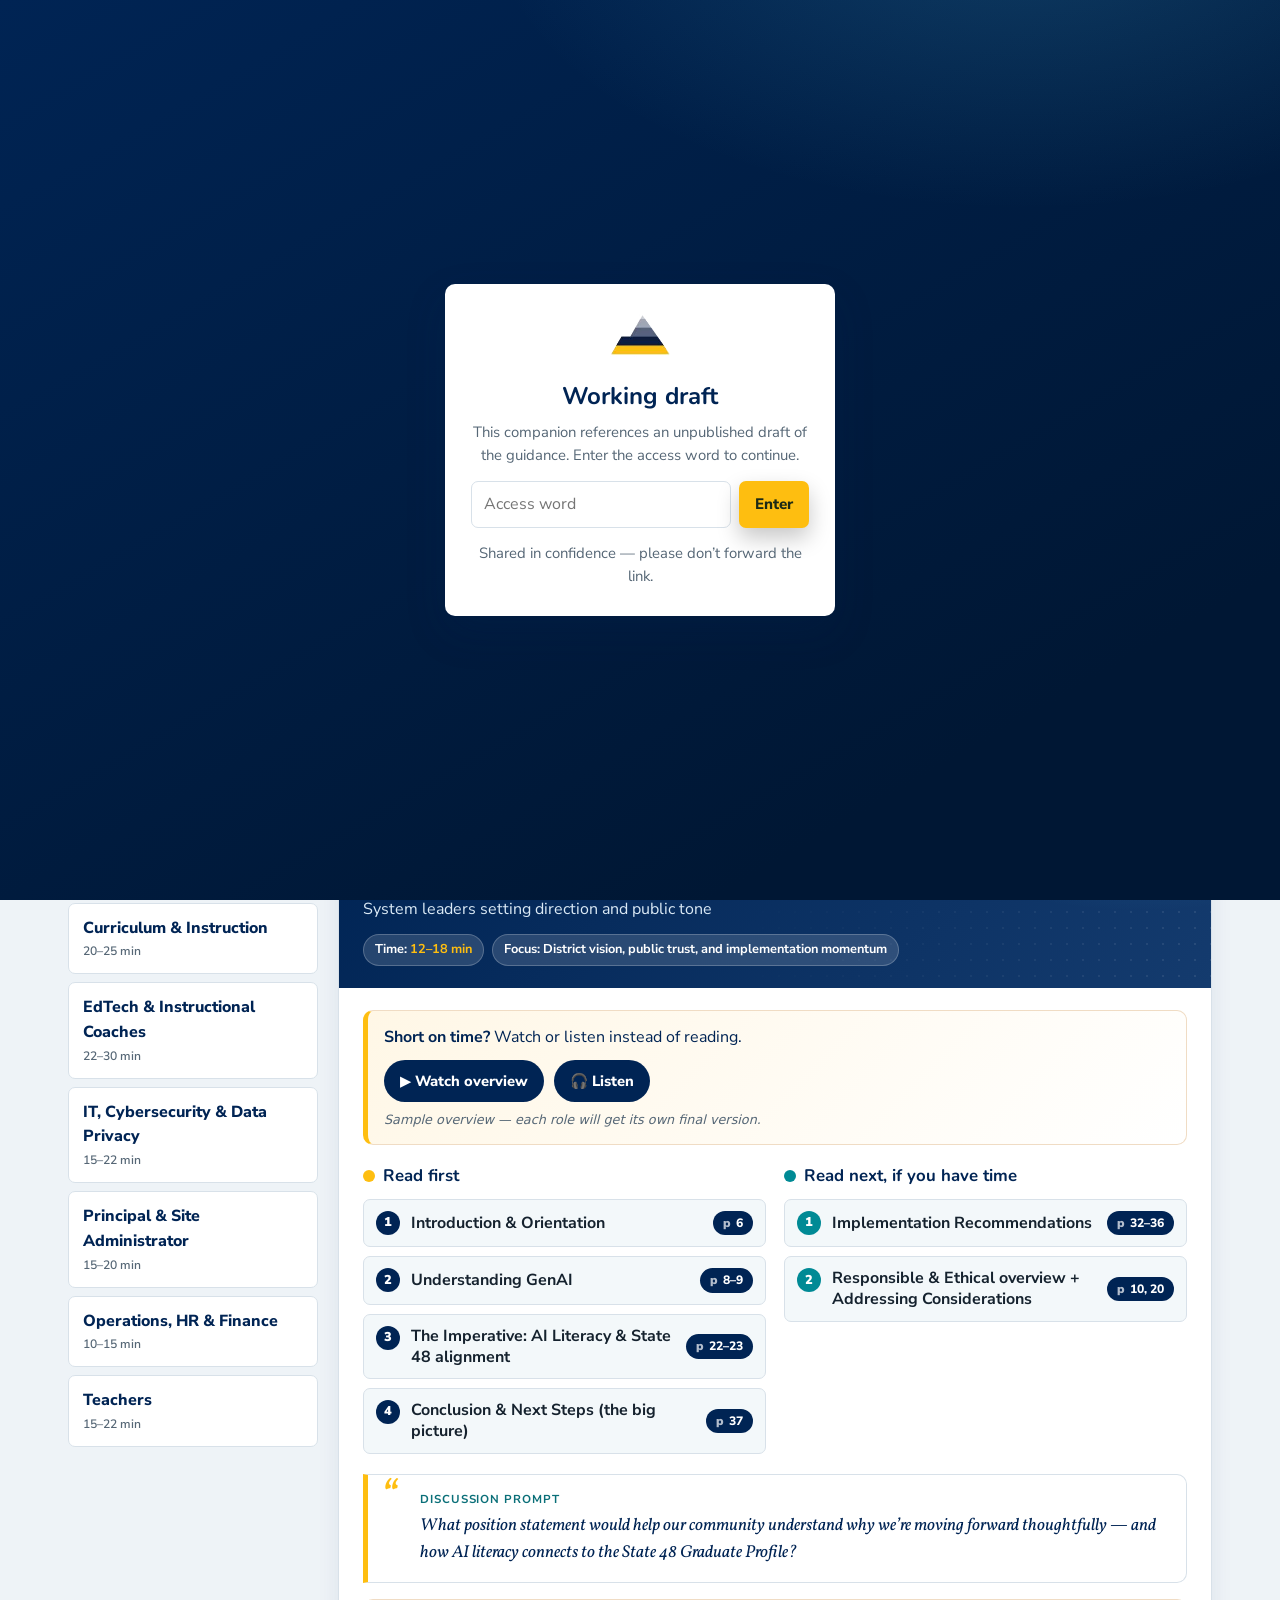
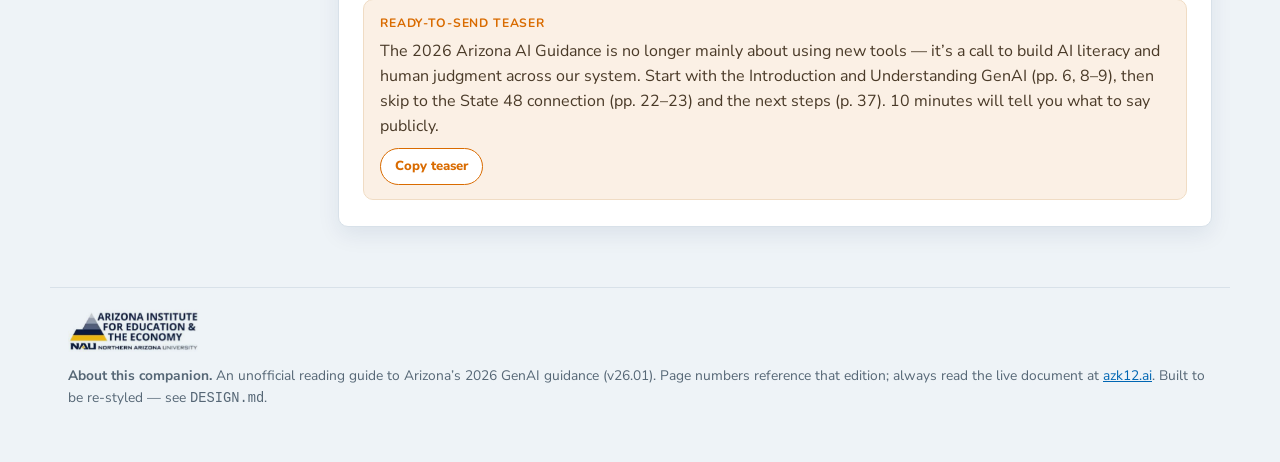
==== commit 3f1da70f: "Update companion site" ====
--- a/index.html
+++ b/index.html
@@ -3,6 +3,9 @@
 <head>
   <meta charset="utf-8">
   <meta name="viewport" content="width=device-width, initial-scale=1">
+  <link rel="icon" href="assets/favicon.svg" type="image/svg+xml">
+  <link rel="alternate icon" href="assets/favicon.png" type="image/png">
+  <link rel="apple-touch-icon" href="assets/favicon.png">
   <title>AZ GenAI Guidance 2026 — What Changed & Your Reading Route</title>
   <meta name="description" content="A 5-minute companion to Arizona's 2026 GenAI K-12 guidance: pick your role for a short, page-numbered reading route, or see what changed.">
   <link rel="preconnect" href="https://fonts.googleapis.com">
--- a/styles.css
+++ b/styles.css
@@ -206,6 +206,7 @@
 .media-btns { display: flex; flex-wrap: wrap; gap: 10px; }
 .media-btn { border: 0; border-radius: 999px; padding: 10px 16px; font-weight: 800; font-size: .92rem; background: var(--navy); color: #fff; cursor: pointer; }
 .media-btn:hover { background: var(--teal); }
+.media-note { margin-top: 8px; font-size: .8rem; color: var(--muted); font-style: italic; }
 .media-embed { margin-top: 12px; }
 .embed-frame { width: 100%; aspect-ratio: 16 / 9; border: 0; border-radius: var(--radius); background: #000; }
 
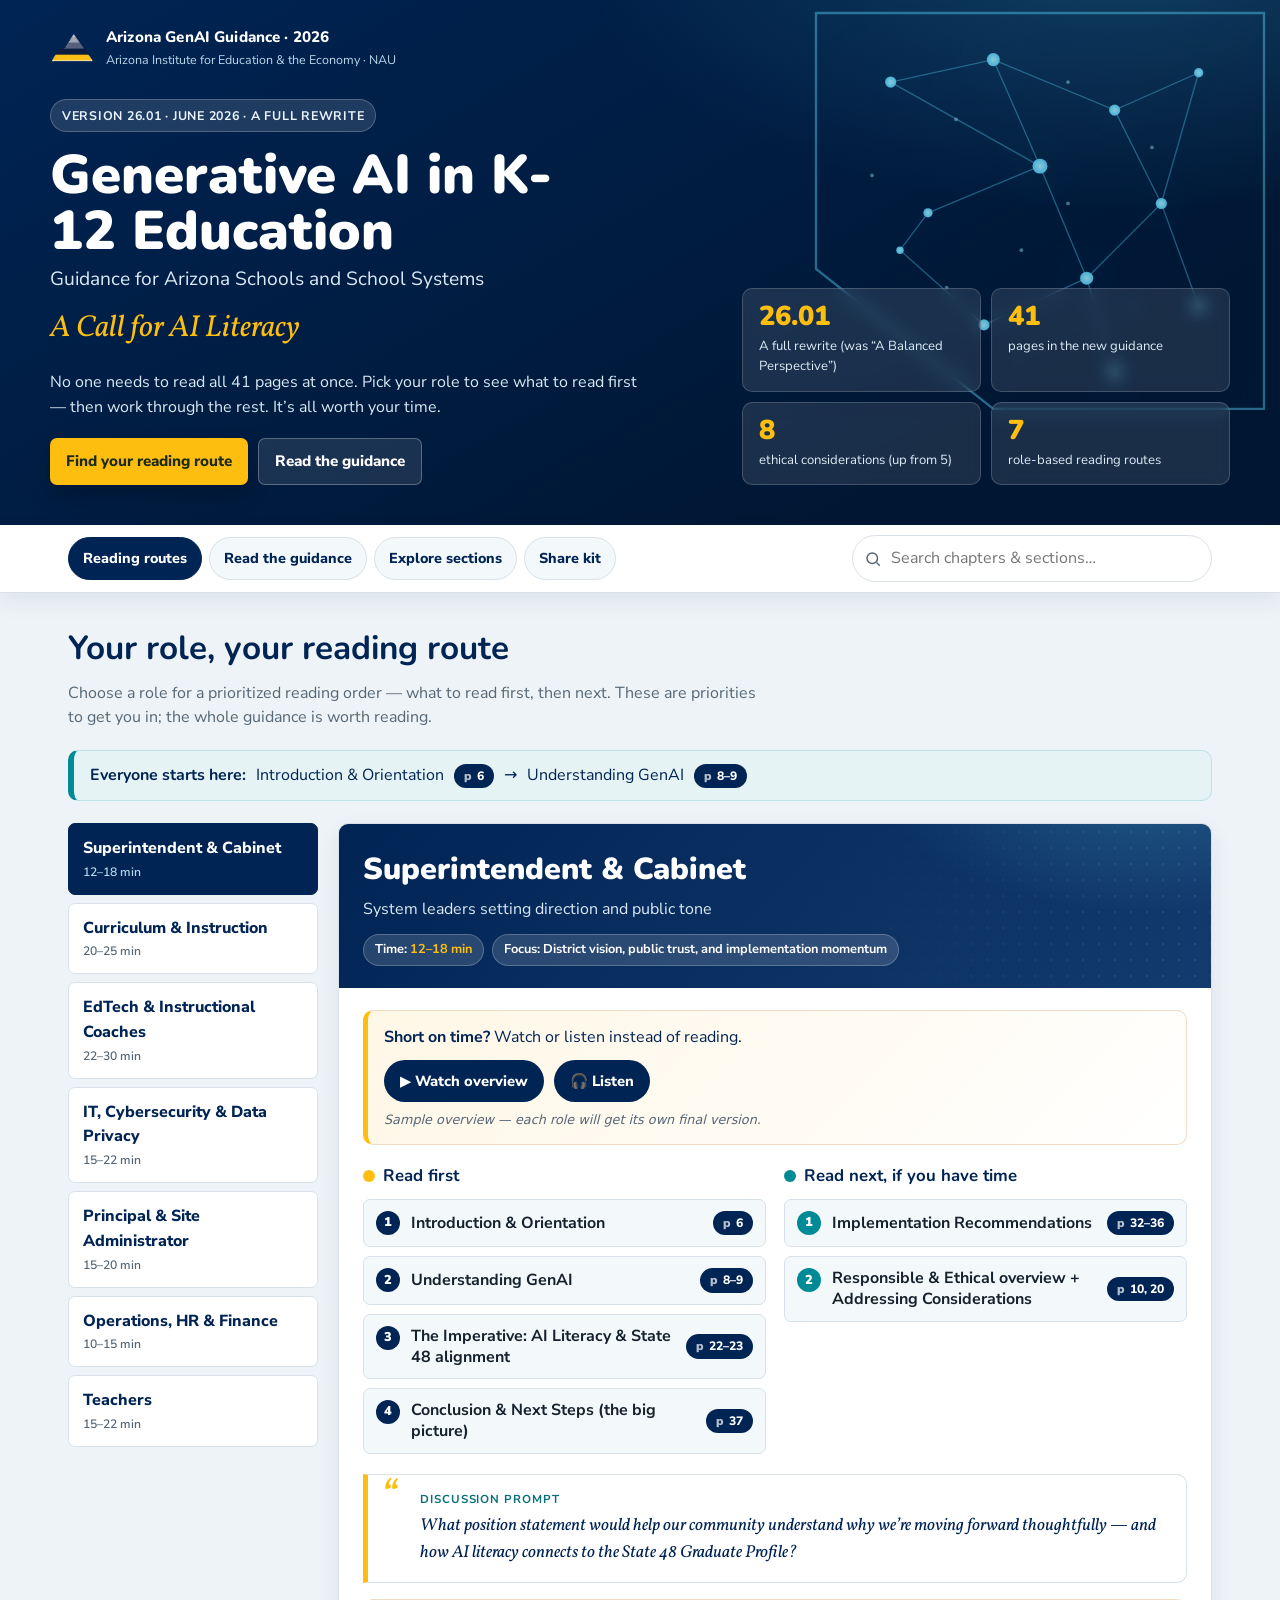
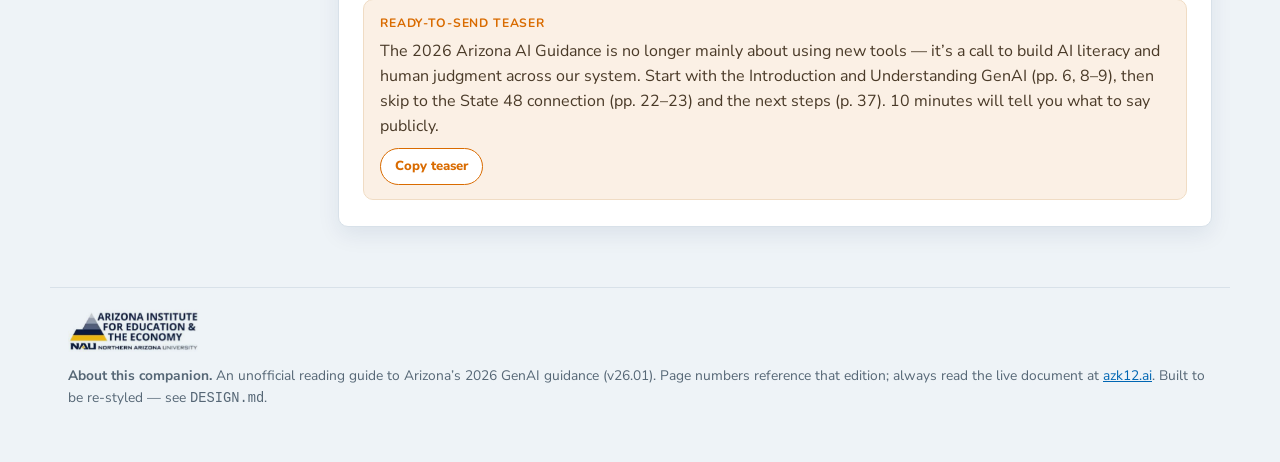
==== commit 2b344de7: "Remove access gate (doc is public); serve pages unencrypted; drop What-changed from site; what's-new" ====
--- a/index.html
+++ b/index.html
@@ -3,33 +3,17 @@
 <head>
   <meta charset="utf-8">
   <meta name="viewport" content="width=device-width, initial-scale=1">
-  <link rel="icon" href="assets/favicon.svg" type="image/svg+xml">
-  <link rel="alternate icon" href="assets/favicon.png" type="image/png">
-  <link rel="apple-touch-icon" href="assets/favicon.png">
+  <link rel="icon" type="image/png" sizes="32x32" href="assets/favicon-32.png?v=2">
+  <link rel="icon" type="image/png" sizes="180x180" href="assets/favicon.png?v=2">
+  <link rel="apple-touch-icon" href="assets/favicon.png?v=2">
   <title>AZ GenAI Guidance 2026 — What Changed & Your Reading Route</title>
-  <meta name="description" content="A 5-minute companion to Arizona's 2026 GenAI K-12 guidance: pick your role for a short, page-numbered reading route, or see what changed.">
+  <meta name="description" content="A companion to Arizona's 2026 GenAI K-12 guidance: pick your role for a prioritized, page-numbered reading route into the full document.">
   <link rel="preconnect" href="https://fonts.googleapis.com">
   <link rel="preconnect" href="https://fonts.gstatic.com" crossorigin>
   <link href="https://fonts.googleapis.com/css2?family=Nunito:ital,wght@0,400;0,700;0,800;0,900;1,700&family=Nunito+Sans:ital,wght@0,400;0,600;0,700;1,400&family=Vollkorn:ital,wght@0,500;0,600;1,400;1,500;1,600&display=swap" rel="stylesheet">
   <link rel="stylesheet" href="styles.css">
-  <script>try{if(sessionStorage.getItem('az_unlocked_v1')==='1'){document.documentElement.classList.add('unlocked');}}catch(e){}</script>
 </head>
 <body>
-  <!-- ===================== ACCESS GATE ===================== -->
-  <div class="gate" id="gate">
-    <div class="gate-card">
-      <img src="assets/aiee-mark.png" alt="">
-      <h2>Working draft</h2>
-      <p>This companion references an unpublished draft of the guidance. Enter the access word to continue.</p>
-      <form id="gate-form" autocomplete="off">
-        <input id="gate-pw" type="password" autocomplete="off" placeholder="Access word" aria-label="Access word">
-        <button class="btn btn--gold" type="submit">Enter</button>
-      </form>
-      <p class="gate-err" id="gate-err" hidden>That word didn’t work — try again.</p>
-      <p class="gate-note">Shared in confidence — please don’t forward the link.</p>
-    </div>
-  </div>
-
   <!-- ===================== HERO ===================== -->
   <header class="hero">
     <img class="hero__bg" src="assets/arizona-constellation.svg" alt="">
@@ -48,8 +32,8 @@
           <h1>Generative AI in K-12 Education</h1>
           <p class="subtitle">Guidance for Arizona Schools and School Systems</p>
           <p class="tagline">A Call for AI Literacy</p>
-          <p class="lede">No one needs to read 41 pages cover to cover. Pick your role for a short,
-            page-numbered reading route — or scan what changed since the last edition.</p>
+          <p class="lede">No one needs to read all 41 pages at once. Pick your role to see what to
+            read first — then work through the rest. It’s all worth your time.</p>
           <div class="hero-actions">
             <button class="btn btn--gold" data-go="routes">Find your reading route</button>
             <button class="btn btn--ghost" data-go="read">Read the guidance</button>
@@ -66,7 +50,6 @@
       <div class="tabs" role="tablist" aria-label="Companion modes">
         <button class="tab" role="tab" id="tab-routes"  aria-controls="routes"  data-tab="routes"  aria-selected="true">Reading routes</button>
         <button class="tab" role="tab" id="tab-read"    aria-controls="read"    data-tab="read"    aria-selected="false">Read the guidance</button>
-        <button class="tab" role="tab" id="tab-changes" aria-controls="changes" data-tab="changes" aria-selected="false">What changed</button>
         <button class="tab" role="tab" id="tab-explore" aria-controls="explore" data-tab="explore" aria-selected="false">Explore sections</button>
         <button class="tab" role="tab" id="tab-share"   aria-controls="share"   data-tab="share"   aria-selected="false">Share kit</button>
       </div>
@@ -82,7 +65,7 @@
     <section class="panel is-active" id="routes" role="tabpanel" aria-labelledby="tab-routes">
       <div class="panel-head">
         <h2>Your role, your reading route</h2>
-        <p>Choose a role to get a short “read first / read next” list with page numbers. Everyone starts in the same place.</p>
+        <p>Choose a role for a prioritized reading order — what to read first, then next. These are priorities to get you in; the whole guidance is worth reading.</p>
       </div>
       <div class="starthere" id="starthere"></div>
       <div class="routes">
@@ -95,26 +78,16 @@
     <section class="panel" id="read" role="tabpanel" aria-labelledby="tab-read" hidden>
       <div class="panel-head">
         <h2>Read the guidance</h2>
-        <p>Your role’s recommended pages are open; the rest are collapsed — tap any “Show pages” strip to expand them. Page links across this site jump you straight here.</p>
+        <p>Your role’s priority pages open first; the rest of the guidance is below — expand it as you go. It’s all worth reading. Page links across the site jump you here.</p>
       </div>
       <div class="reader-toolbar">
         <label class="reader-rolepick">Reading as
           <select id="reader-role" aria-label="Role for recommended pages"></select>
         </label>
-        <button type="button" id="reader-expand" class="mini-btn">Expand all pages</button>
+        <button type="button" id="reader-expand" class="mini-btn">Read the whole guidance</button>
         <span id="reader-status" class="reader-status" aria-live="polite"></span>
       </div>
       <div id="reader-pages" class="reader-pages"></div>
-    </section>
-
-    <!-- WHAT CHANGED -->
-    <section class="panel" id="changes" role="tabpanel" aria-labelledby="tab-changes" hidden>
-      <div class="panel-head">
-        <h2>What changed in 2026</h2>
-        <p>The big shifts from “A Balanced Perspective” to “A Call for AI Literacy.” Filter by theme.</p>
-      </div>
-      <div class="filterbar" id="changefilters"></div>
-      <div class="change-grid" id="changegrid"></div>
     </section>
 
     <!-- EXPLORE SECTIONS -->
